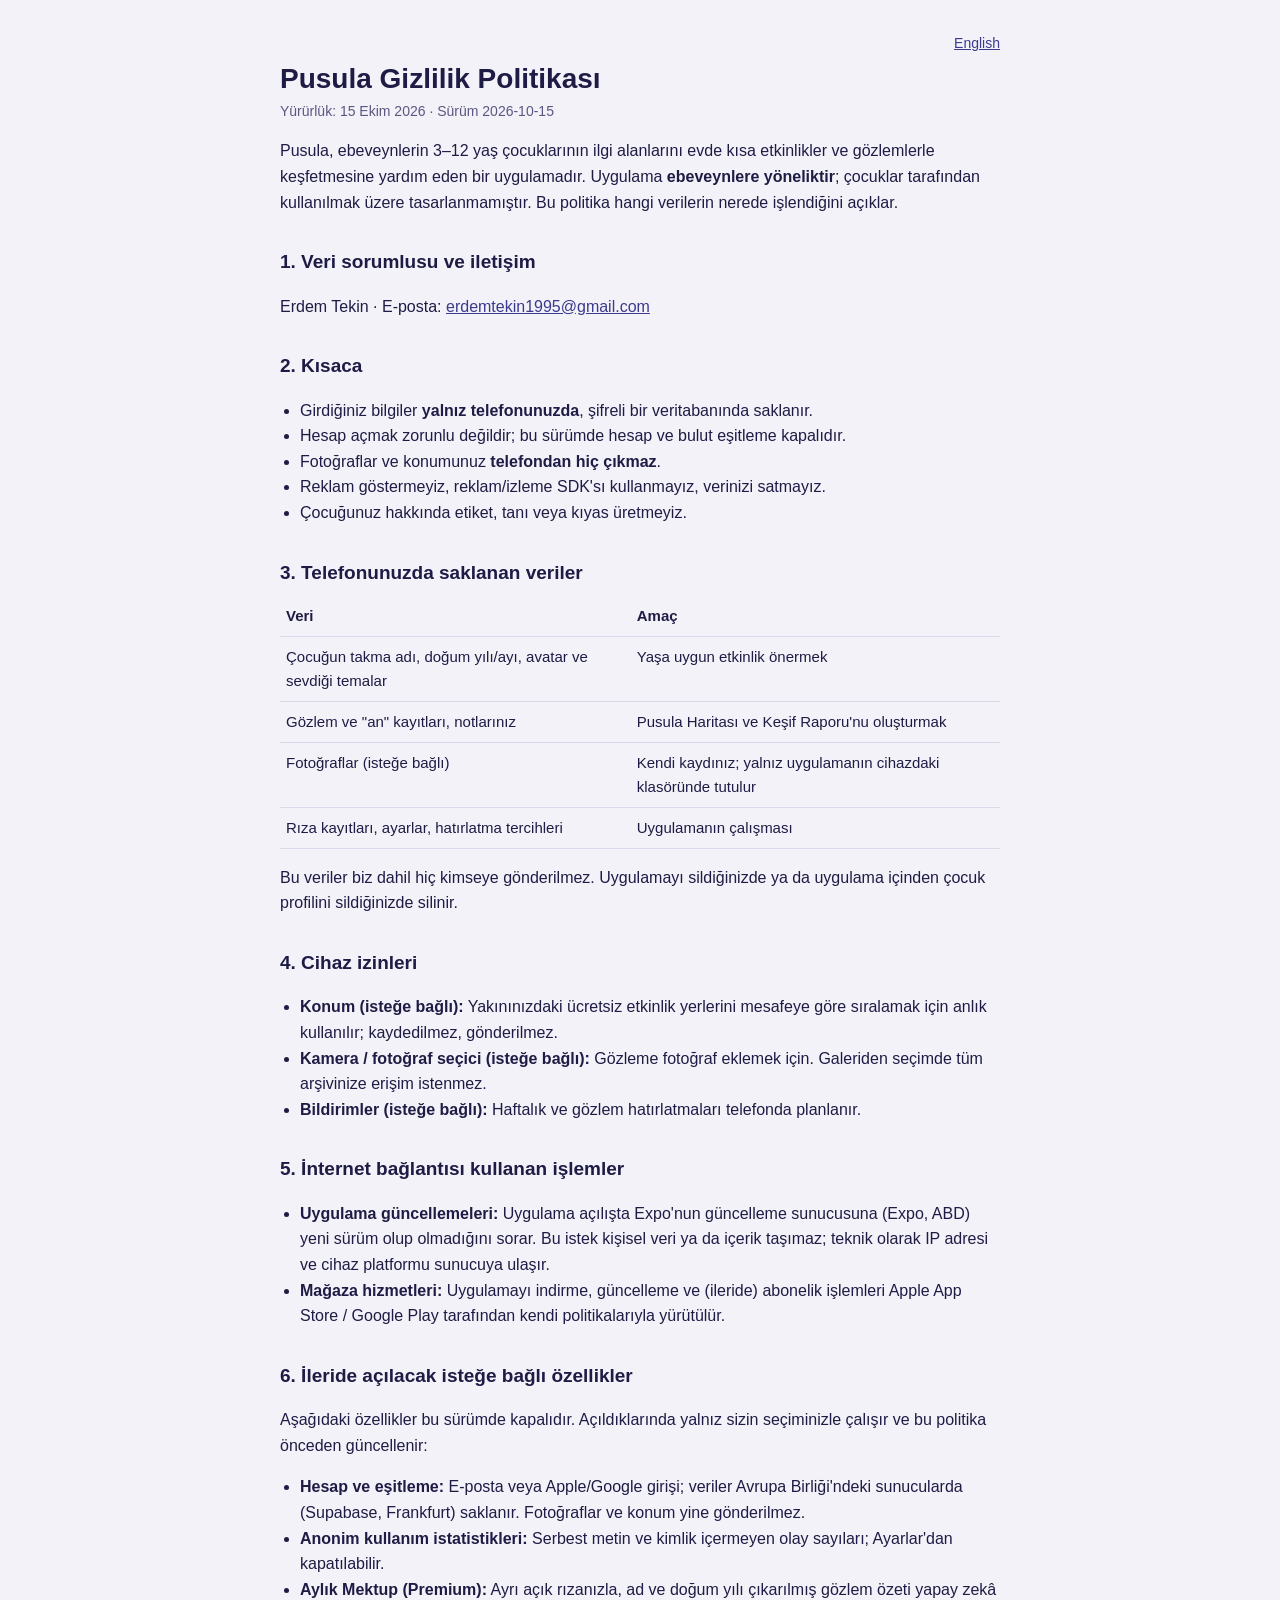
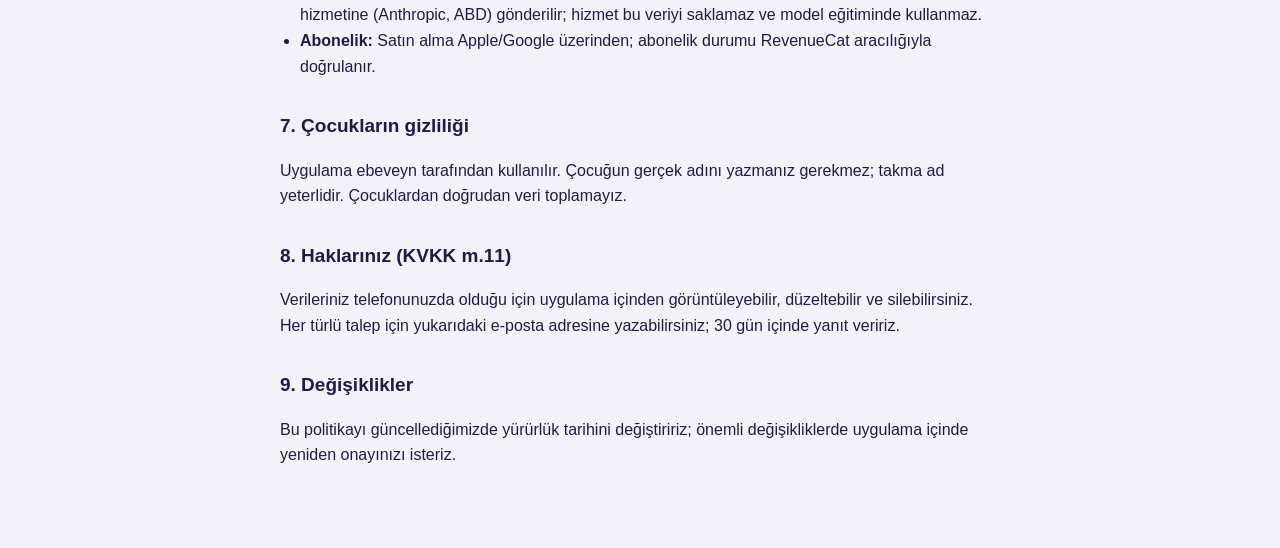
==== gizlilik.html @ be2375e8 "Pusula privacy policy (TR/EN) Co-Authored-By: Claude Opus 5.5 <noreply@anthropic.com>" ====
<!doctype html>
<html lang="tr">
<head>
<meta charset="utf-8">
<meta name="viewport" content="width=device-width, initial-scale=1">
<title>Pusula — Gizlilik Politikası</title>
<link rel="stylesheet" href="style.css">
</head>
<body>
<main>
<p class="lang"><a href="privacy.html">English</a></p>
<h1>Pusula Gizlilik Politikası</h1>
<p class="meta">Yürürlük: 15 Ekim 2026 · Sürüm 2026-10-15</p>

<p>Pusula, ebeveynlerin 3–12 yaş çocuklarının ilgi alanlarını evde kısa etkinlikler ve gözlemlerle keşfetmesine yardım eden bir uygulamadır. Uygulama <strong>ebeveynlere yöneliktir</strong>; çocuklar tarafından kullanılmak üzere tasarlanmamıştır. Bu politika hangi verilerin nerede işlendiğini açıklar.</p>

<h2>1. Veri sorumlusu ve iletişim</h2>
<p>Erdem Tekin · E-posta: <a href="mailto:erdemtekin1995@gmail.com">erdemtekin1995@gmail.com</a></p>

<h2>2. Kısaca</h2>
<ul>
<li>Girdiğiniz bilgiler <strong>yalnız telefonunuzda</strong>, şifreli bir veritabanında saklanır.</li>
<li>Hesap açmak zorunlu değildir; bu sürümde hesap ve bulut eşitleme kapalıdır.</li>
<li>Fotoğraflar ve konumunuz <strong>telefondan hiç çıkmaz</strong>.</li>
<li>Reklam göstermeyiz, reklam/izleme SDK'sı kullanmayız, verinizi satmayız.</li>
<li>Çocuğunuz hakkında etiket, tanı veya kıyas üretmeyiz.</li>
</ul>

<h2>3. Telefonunuzda saklanan veriler</h2>
<table>
<tr><th>Veri</th><th>Amaç</th></tr>
<tr><td>Çocuğun takma adı, doğum yılı/ayı, avatar ve sevdiği temalar</td><td>Yaşa uygun etkinlik önermek</td></tr>
<tr><td>Gözlem ve "an" kayıtları, notlarınız</td><td>Pusula Haritası ve Keşif Raporu'nu oluşturmak</td></tr>
<tr><td>Fotoğraflar (isteğe bağlı)</td><td>Kendi kaydınız; yalnız uygulamanın cihazdaki klasöründe tutulur</td></tr>
<tr><td>Rıza kayıtları, ayarlar, hatırlatma tercihleri</td><td>Uygulamanın çalışması</td></tr>
</table>
<p>Bu veriler biz dahil hiç kimseye gönderilmez. Uygulamayı sildiğinizde ya da uygulama içinden çocuk profilini sildiğinizde silinir.</p>

<h2>4. Cihaz izinleri</h2>
<ul>
<li><strong>Konum (isteğe bağlı):</strong> Yakınınızdaki ücretsiz etkinlik yerlerini mesafeye göre sıralamak için anlık kullanılır; kaydedilmez, gönderilmez.</li>
<li><strong>Kamera / fotoğraf seçici (isteğe bağlı):</strong> Gözleme fotoğraf eklemek için. Galeriden seçimde tüm arşivinize erişim istenmez.</li>
<li><strong>Bildirimler (isteğe bağlı):</strong> Haftalık ve gözlem hatırlatmaları telefonda planlanır.</li>
</ul>

<h2>5. İnternet bağlantısı kullanan işlemler</h2>
<ul>
<li><strong>Uygulama güncellemeleri:</strong> Uygulama açılışta Expo'nun güncelleme sunucusuna (Expo, ABD) yeni sürüm olup olmadığını sorar. Bu istek kişisel veri ya da içerik taşımaz; teknik olarak IP adresi ve cihaz platformu sunucuya ulaşır.</li>
<li><strong>Mağaza hizmetleri:</strong> Uygulamayı indirme, güncelleme ve (ileride) abonelik işlemleri Apple App Store / Google Play tarafından kendi politikalarıyla yürütülür.</li>
</ul>

<h2>6. İleride açılacak isteğe bağlı özellikler</h2>
<p>Aşağıdaki özellikler bu sürümde kapalıdır. Açıldıklarında yalnız sizin seçiminizle çalışır ve bu politika önceden güncellenir:</p>
<ul>
<li><strong>Hesap ve eşitleme:</strong> E-posta veya Apple/Google girişi; veriler Avrupa Birliği'ndeki sunucularda (Supabase, Frankfurt) saklanır. Fotoğraflar ve konum yine gönderilmez.</li>
<li><strong>Anonim kullanım istatistikleri:</strong> Serbest metin ve kimlik içermeyen olay sayıları; Ayarlar'dan kapatılabilir.</li>
<li><strong>Aylık Mektup (Premium):</strong> Ayrı açık rızanızla, ad ve doğum yılı çıkarılmış gözlem özeti yapay zekâ hizmetine (Anthropic, ABD) gönderilir; hizmet bu veriyi saklamaz ve model eğitiminde kullanmaz.</li>
<li><strong>Abonelik:</strong> Satın alma Apple/Google üzerinden; abonelik durumu RevenueCat aracılığıyla doğrulanır.</li>
</ul>

<h2>7. Çocukların gizliliği</h2>
<p>Uygulama ebeveyn tarafından kullanılır. Çocuğun gerçek adını yazmanız gerekmez; takma ad yeterlidir. Çocuklardan doğrudan veri toplamayız.</p>

<h2>8. Haklarınız (KVKK m.11)</h2>
<p>Verileriniz telefonunuzda olduğu için uygulama içinden görüntüleyebilir, düzeltebilir ve silebilirsiniz. Her türlü talep için yukarıdaki e-posta adresine yazabilirsiniz; 30 gün içinde yanıt veririz.</p>

<h2>9. Değişiklikler</h2>
<p>Bu politikayı güncellediğimizde yürürlük tarihini değiştiririz; önemli değişikliklerde uygulama içinde yeniden onayınızı isteriz.</p>
</main>
</body>
</html>
---- style.css ----
:root { --bg: #F3F2F8; --ink: #1E1C45; --soft: #5A5880; --primary: #3B3A8F; --line: #DCDAEA; }
@media (prefers-color-scheme: dark) { :root { --bg: #121127; --ink: #F3F2F8; --soft: #B9B7D9; --primary: #A9A7F5; --line: #2E2C55; } }
* { box-sizing: border-box; }
body { margin: 0; background: var(--bg); color: var(--ink); font: 16px/1.6 -apple-system, BlinkMacSystemFont, "Segoe UI", Roboto, sans-serif; }
main { max-width: 760px; margin: 0 auto; padding: 32px 20px 64px; }
h1 { font-size: 28px; line-height: 1.2; margin: 8px 0 4px; }
h2 { font-size: 19px; margin: 32px 0 8px; }
a { color: var(--primary); }
.meta, .lang { color: var(--soft); font-size: 14px; margin: 0; }
.lang { text-align: right; }
table { width: 100%; border-collapse: collapse; margin: 8px 0; font-size: 15px; }
th, td { text-align: left; vertical-align: top; padding: 8px 6px; border-bottom: 1px solid var(--line); }
ul { padding-left: 20px; }
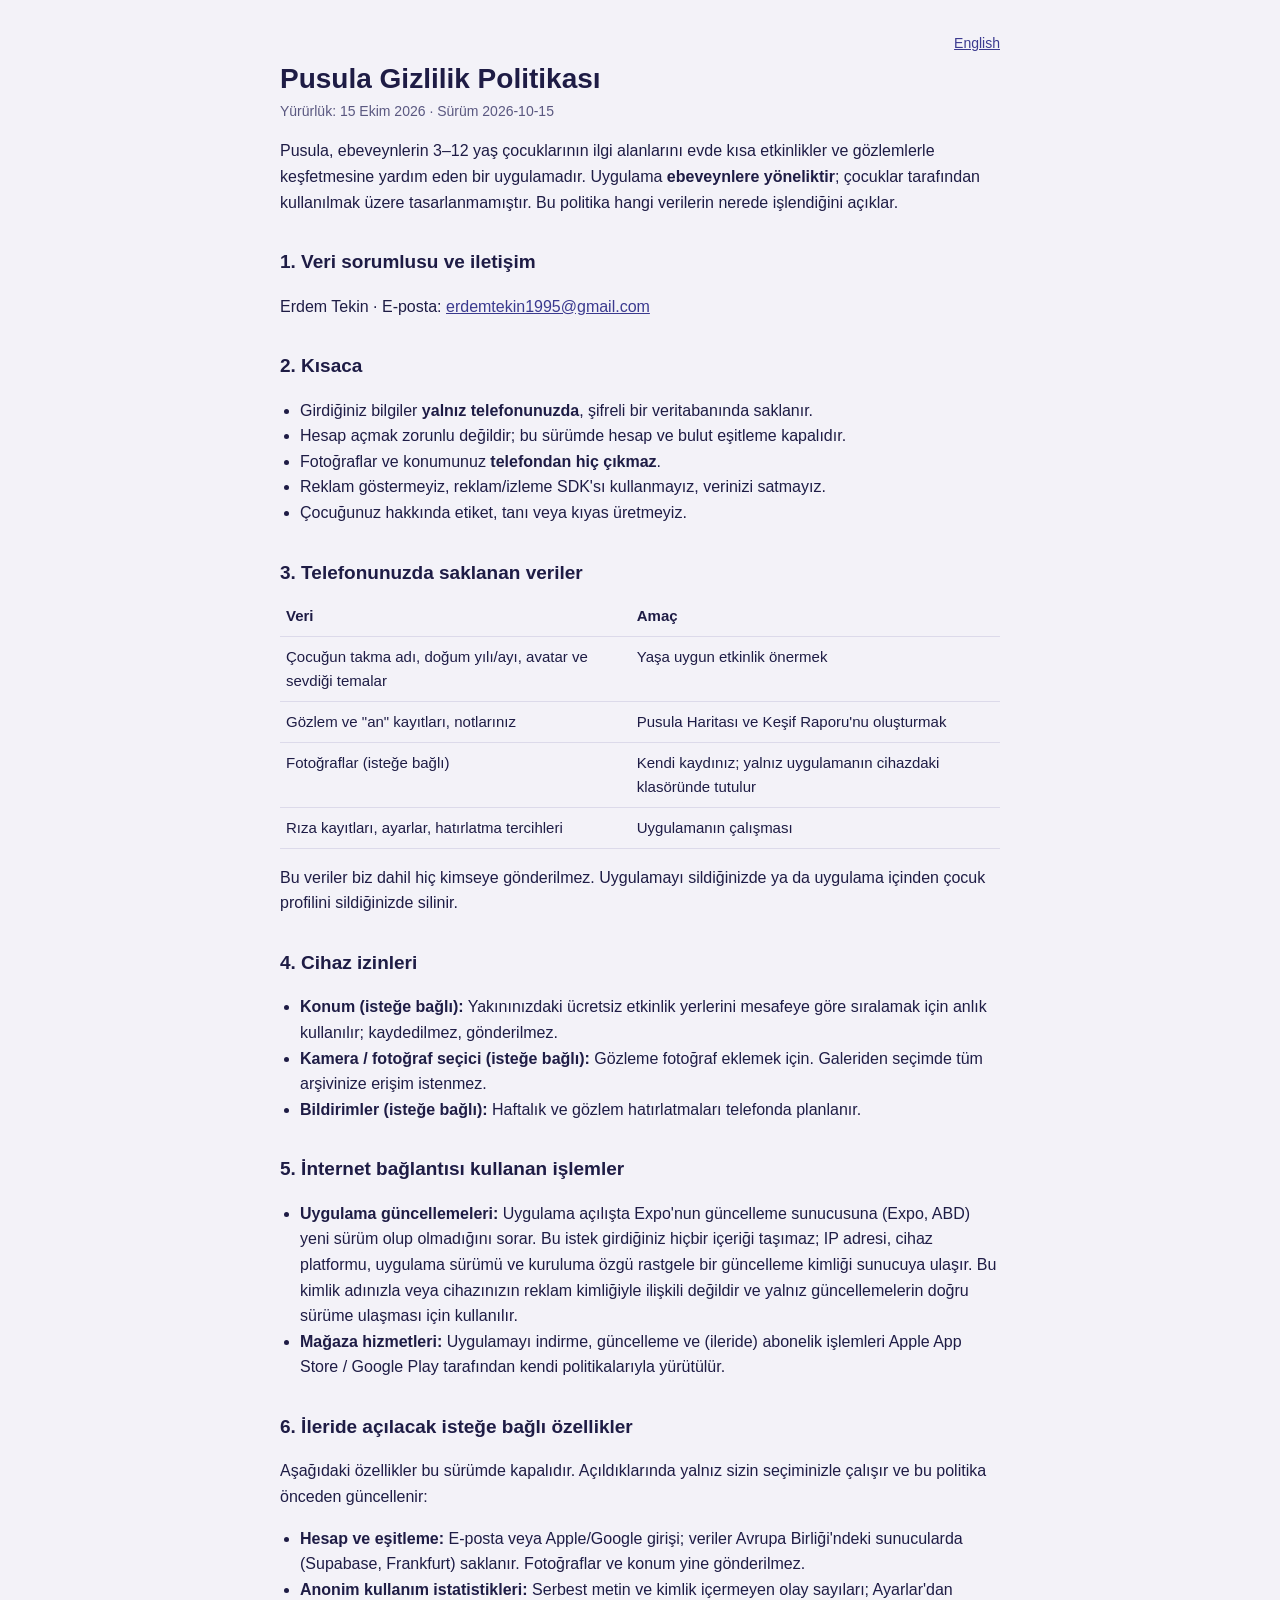
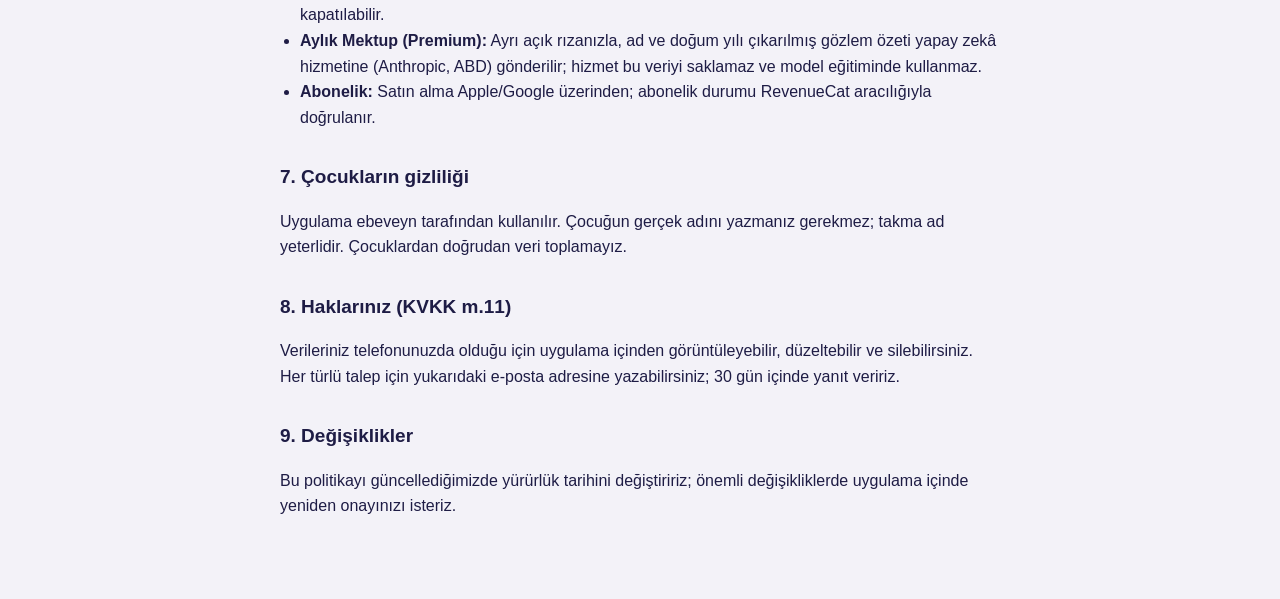
==== commit 8291a02b: "Mention the random update ID sent by app updates Co-Authored-By: Claude Opus 5.5 <noreply@anthropic." ====
--- a/gizlilik.html
+++ b/gizlilik.html
@@ -45,7 +45,7 @@
 
 <h2>5. İnternet bağlantısı kullanan işlemler</h2>
 <ul>
-<li><strong>Uygulama güncellemeleri:</strong> Uygulama açılışta Expo'nun güncelleme sunucusuna (Expo, ABD) yeni sürüm olup olmadığını sorar. Bu istek kişisel veri ya da içerik taşımaz; teknik olarak IP adresi ve cihaz platformu sunucuya ulaşır.</li>
+<li><strong>Uygulama güncellemeleri:</strong> Uygulama açılışta Expo'nun güncelleme sunucusuna (Expo, ABD) yeni sürüm olup olmadığını sorar. Bu istek girdiğiniz hiçbir içeriği taşımaz; IP adresi, cihaz platformu, uygulama sürümü ve kuruluma özgü rastgele bir güncelleme kimliği sunucuya ulaşır. Bu kimlik adınızla veya cihazınızın reklam kimliğiyle ilişkili değildir ve yalnız güncellemelerin doğru sürüme ulaşması için kullanılır.</li>
 <li><strong>Mağaza hizmetleri:</strong> Uygulamayı indirme, güncelleme ve (ileride) abonelik işlemleri Apple App Store / Google Play tarafından kendi politikalarıyla yürütülür.</li>
 </ul>
 
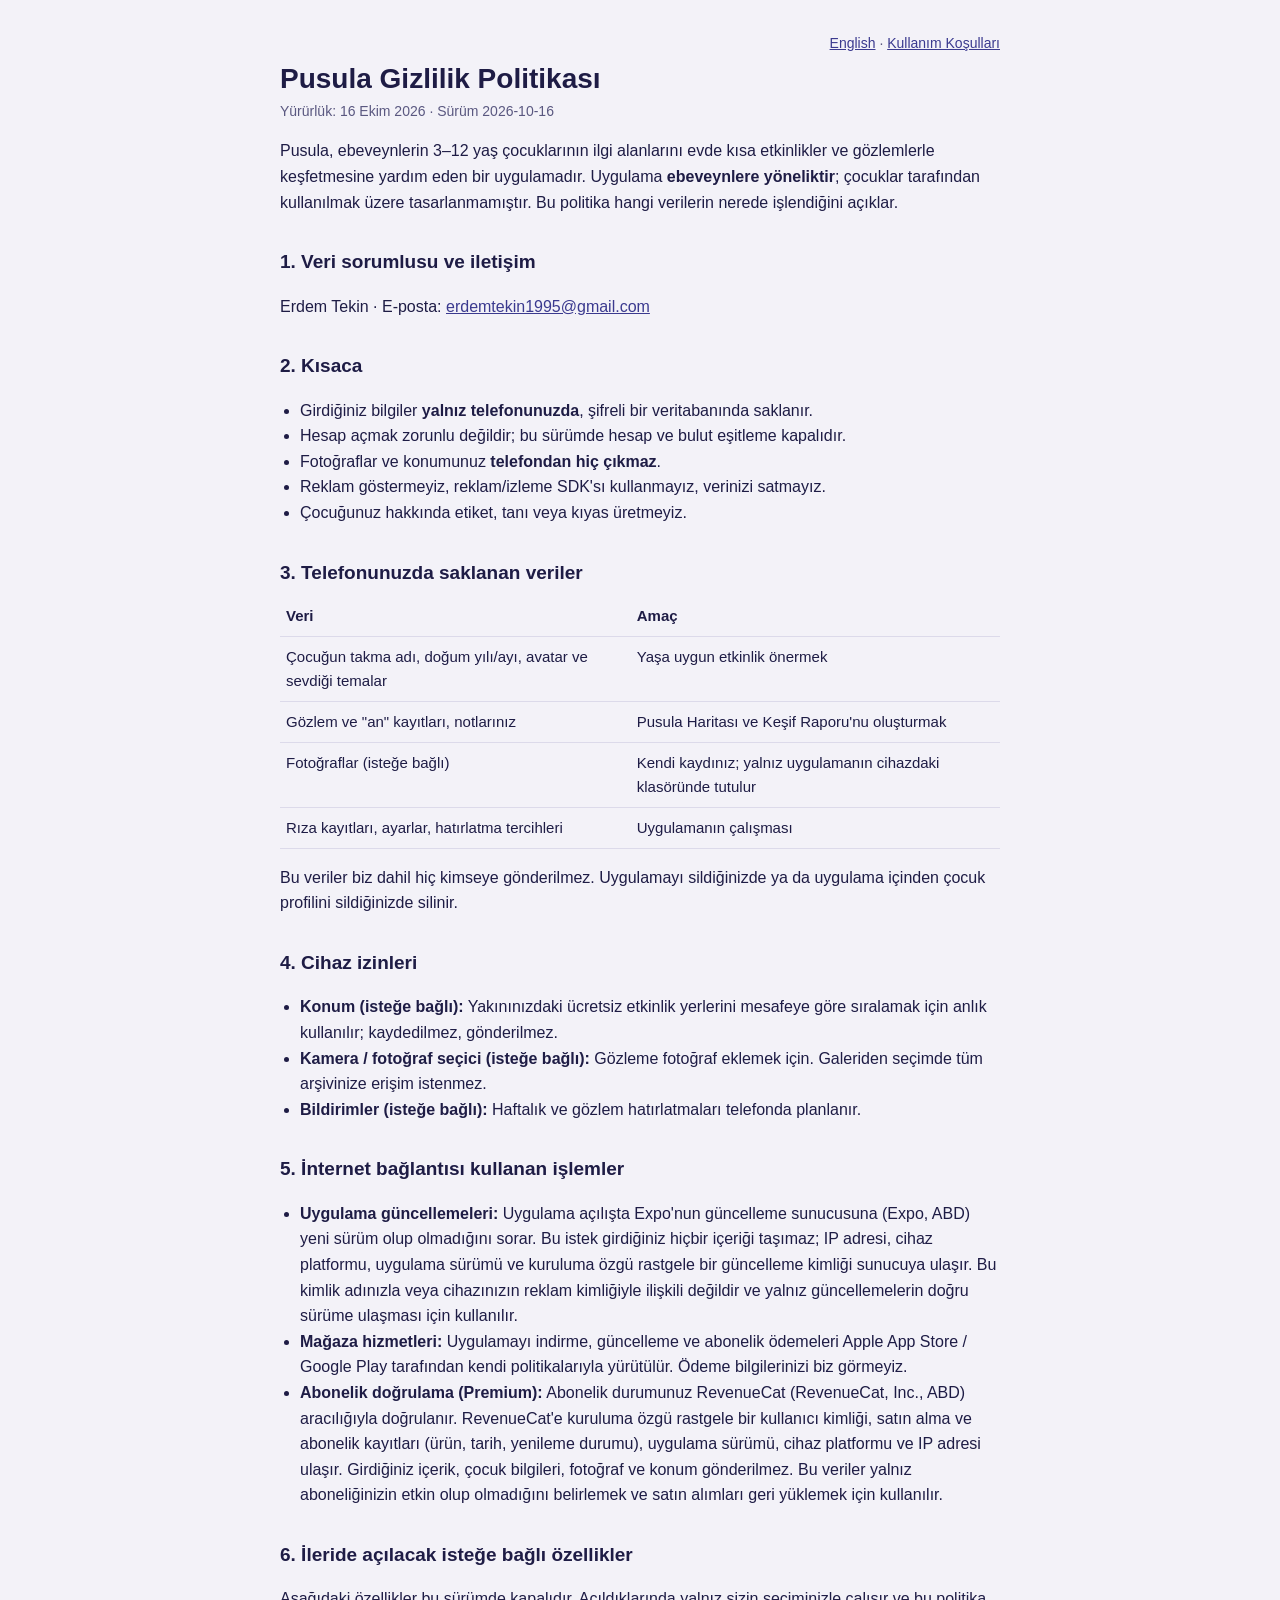
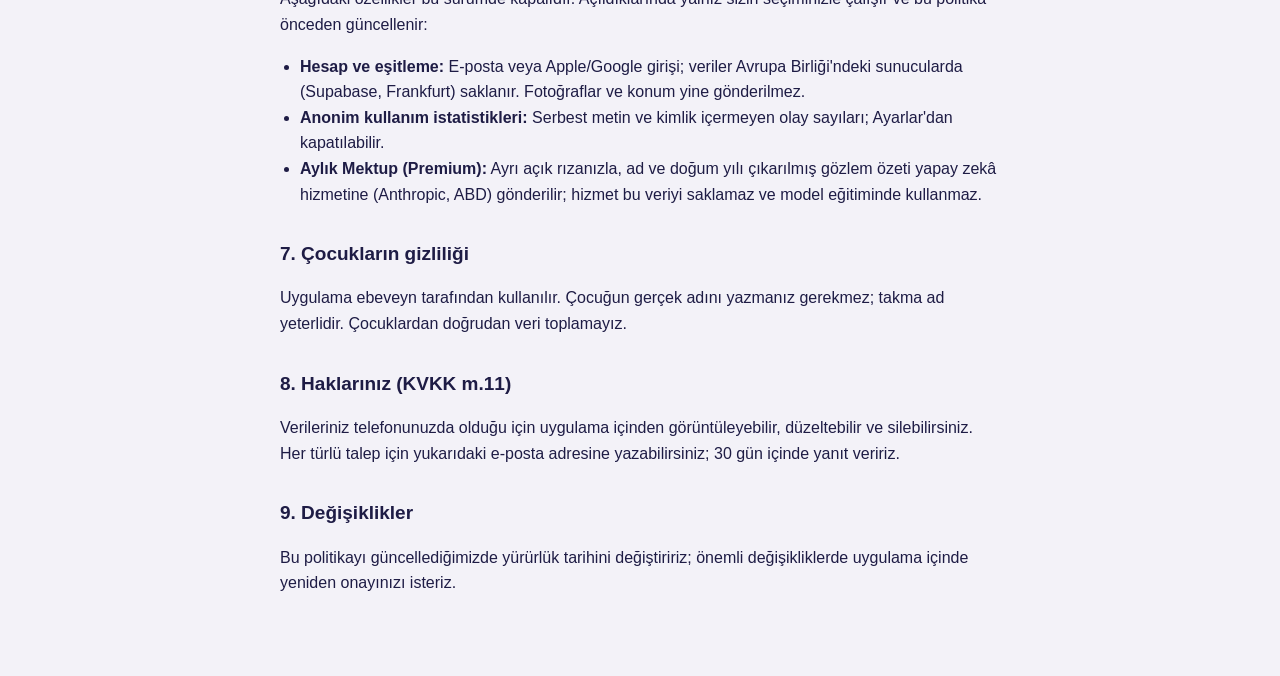
==== commit cceb6d72: "Terms of use (TR/EN), KVKK link, RevenueCat in privacy policy Co-Authored-By: Claude Opus 5.5 <norep" ====
--- a/gizlilik.html
+++ b/gizlilik.html
@@ -8,9 +8,9 @@
 </head>
 <body>
 <main>
-<p class="lang"><a href="privacy.html">English</a></p>
+<p class="lang"><a href="privacy.html">English</a> · <a href="kosullar.html">Kullanım Koşulları</a></p>
 <h1>Pusula Gizlilik Politikası</h1>
-<p class="meta">Yürürlük: 15 Ekim 2026 · Sürüm 2026-10-15</p>
+<p class="meta">Yürürlük: 16 Ekim 2026 · Sürüm 2026-10-16</p>
 
 <p>Pusula, ebeveynlerin 3–12 yaş çocuklarının ilgi alanlarını evde kısa etkinlikler ve gözlemlerle keşfetmesine yardım eden bir uygulamadır. Uygulama <strong>ebeveynlere yöneliktir</strong>; çocuklar tarafından kullanılmak üzere tasarlanmamıştır. Bu politika hangi verilerin nerede işlendiğini açıklar.</p>
 
@@ -46,7 +46,8 @@
 <h2>5. İnternet bağlantısı kullanan işlemler</h2>
 <ul>
 <li><strong>Uygulama güncellemeleri:</strong> Uygulama açılışta Expo'nun güncelleme sunucusuna (Expo, ABD) yeni sürüm olup olmadığını sorar. Bu istek girdiğiniz hiçbir içeriği taşımaz; IP adresi, cihaz platformu, uygulama sürümü ve kuruluma özgü rastgele bir güncelleme kimliği sunucuya ulaşır. Bu kimlik adınızla veya cihazınızın reklam kimliğiyle ilişkili değildir ve yalnız güncellemelerin doğru sürüme ulaşması için kullanılır.</li>
-<li><strong>Mağaza hizmetleri:</strong> Uygulamayı indirme, güncelleme ve (ileride) abonelik işlemleri Apple App Store / Google Play tarafından kendi politikalarıyla yürütülür.</li>
+<li><strong>Mağaza hizmetleri:</strong> Uygulamayı indirme, güncelleme ve abonelik ödemeleri Apple App Store / Google Play tarafından kendi politikalarıyla yürütülür. Ödeme bilgilerinizi biz görmeyiz.</li>
+<li><strong>Abonelik doğrulama (Premium):</strong> Abonelik durumunuz RevenueCat (RevenueCat, Inc., ABD) aracılığıyla doğrulanır. RevenueCat'e kuruluma özgü rastgele bir kullanıcı kimliği, satın alma ve abonelik kayıtları (ürün, tarih, yenileme durumu), uygulama sürümü, cihaz platformu ve IP adresi ulaşır. Girdiğiniz içerik, çocuk bilgileri, fotoğraf ve konum gönderilmez. Bu veriler yalnız aboneliğinizin etkin olup olmadığını belirlemek ve satın alımları geri yüklemek için kullanılır.</li>
 </ul>
 
 <h2>6. İleride açılacak isteğe bağlı özellikler</h2>
@@ -55,13 +56,12 @@
 <li><strong>Hesap ve eşitleme:</strong> E-posta veya Apple/Google girişi; veriler Avrupa Birliği'ndeki sunucularda (Supabase, Frankfurt) saklanır. Fotoğraflar ve konum yine gönderilmez.</li>
 <li><strong>Anonim kullanım istatistikleri:</strong> Serbest metin ve kimlik içermeyen olay sayıları; Ayarlar'dan kapatılabilir.</li>
 <li><strong>Aylık Mektup (Premium):</strong> Ayrı açık rızanızla, ad ve doğum yılı çıkarılmış gözlem özeti yapay zekâ hizmetine (Anthropic, ABD) gönderilir; hizmet bu veriyi saklamaz ve model eğitiminde kullanmaz.</li>
-<li><strong>Abonelik:</strong> Satın alma Apple/Google üzerinden; abonelik durumu RevenueCat aracılığıyla doğrulanır.</li>
 </ul>
 
 <h2>7. Çocukların gizliliği</h2>
 <p>Uygulama ebeveyn tarafından kullanılır. Çocuğun gerçek adını yazmanız gerekmez; takma ad yeterlidir. Çocuklardan doğrudan veri toplamayız.</p>
 
-<h2>8. Haklarınız (KVKK m.11)</h2>
+<h2 id="kvkk">8. Haklarınız (KVKK m.11)</h2>
 <p>Verileriniz telefonunuzda olduğu için uygulama içinden görüntüleyebilir, düzeltebilir ve silebilirsiniz. Her türlü talep için yukarıdaki e-posta adresine yazabilirsiniz; 30 gün içinde yanıt veririz.</p>
 
 <h2>9. Değişiklikler</h2>
